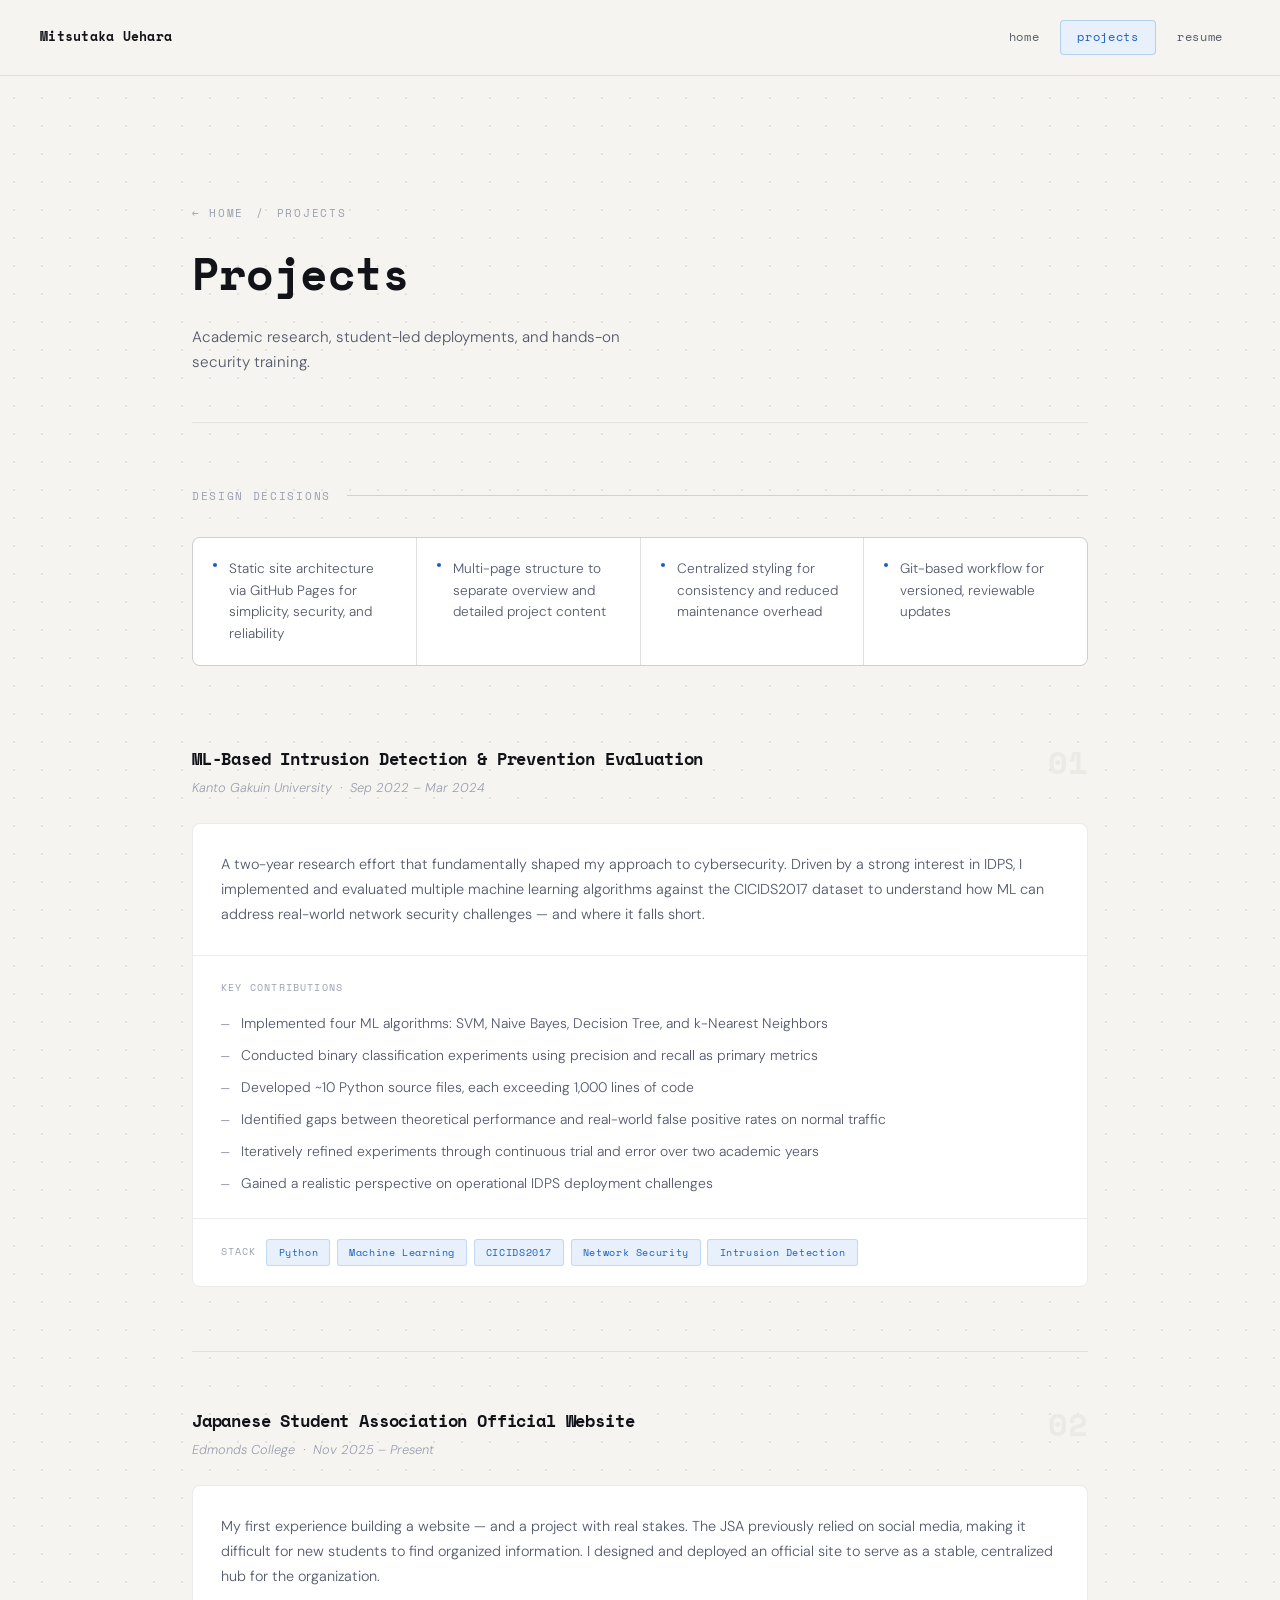
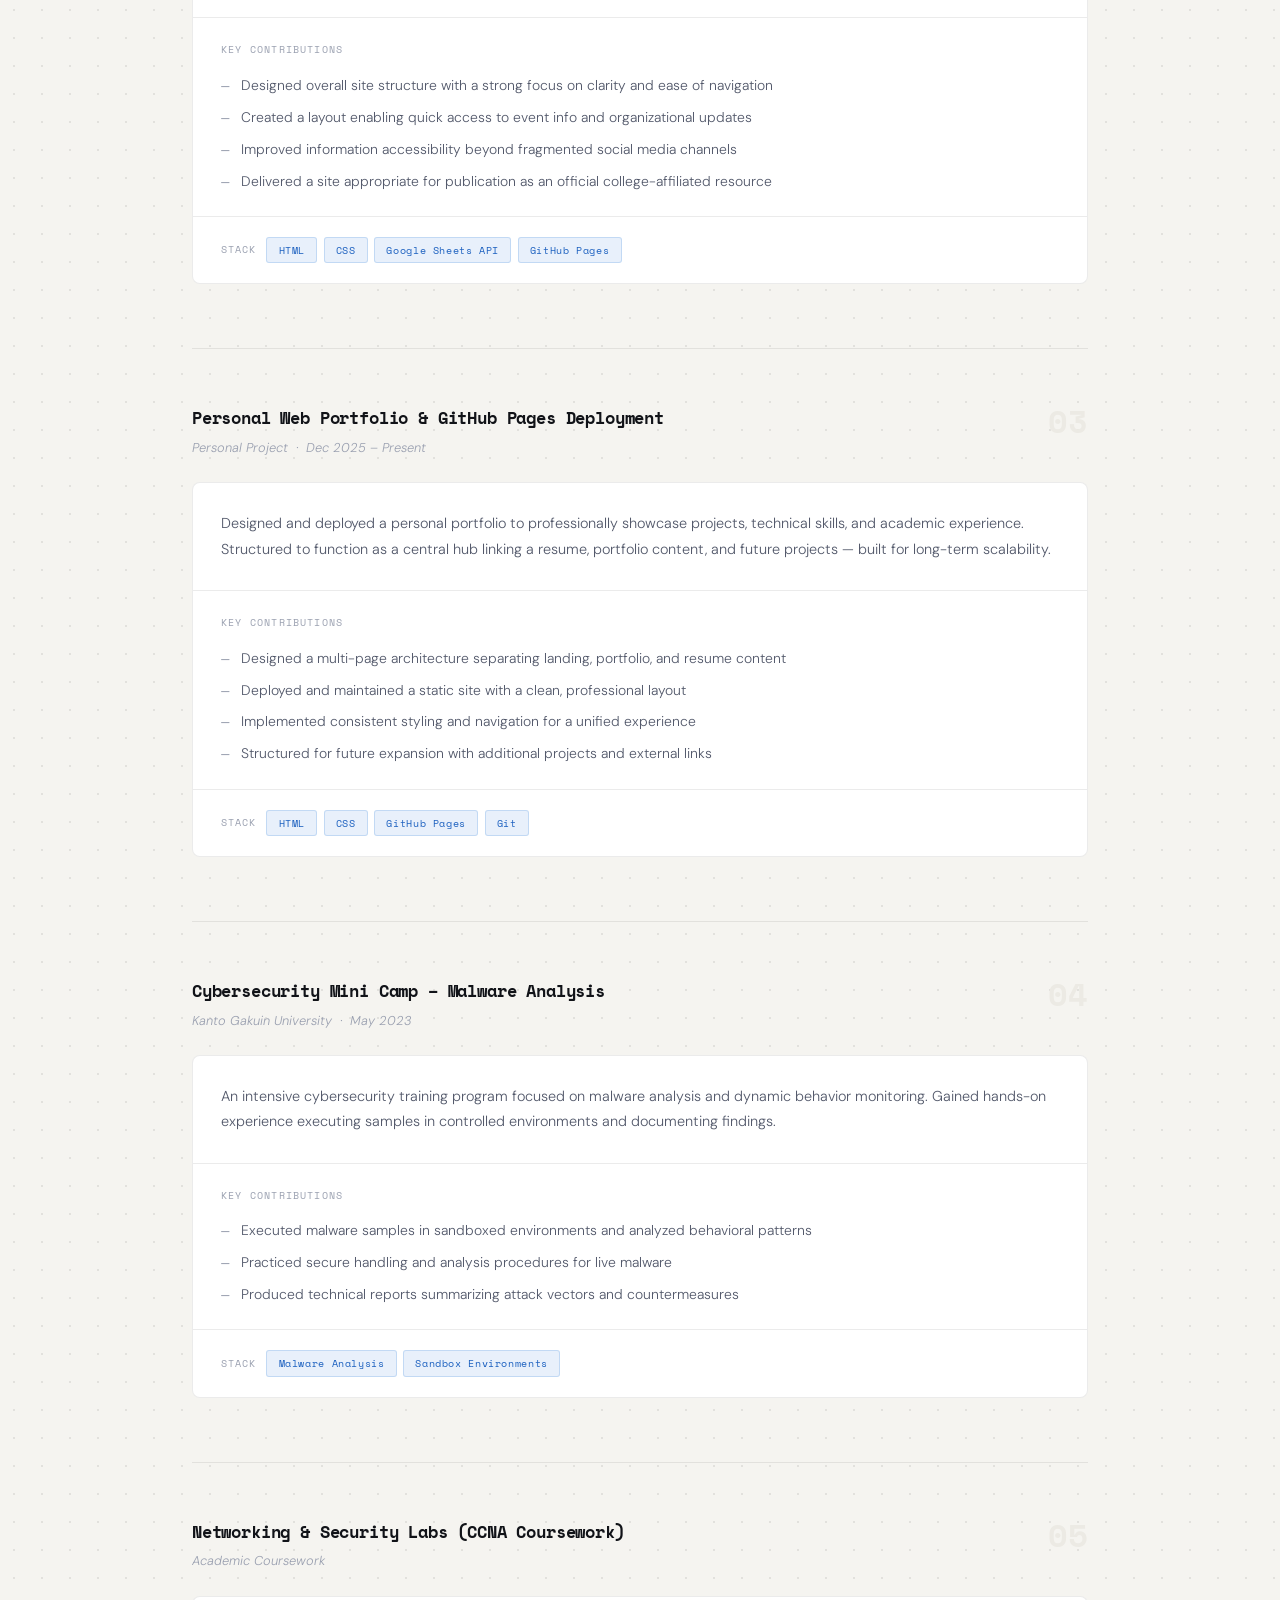
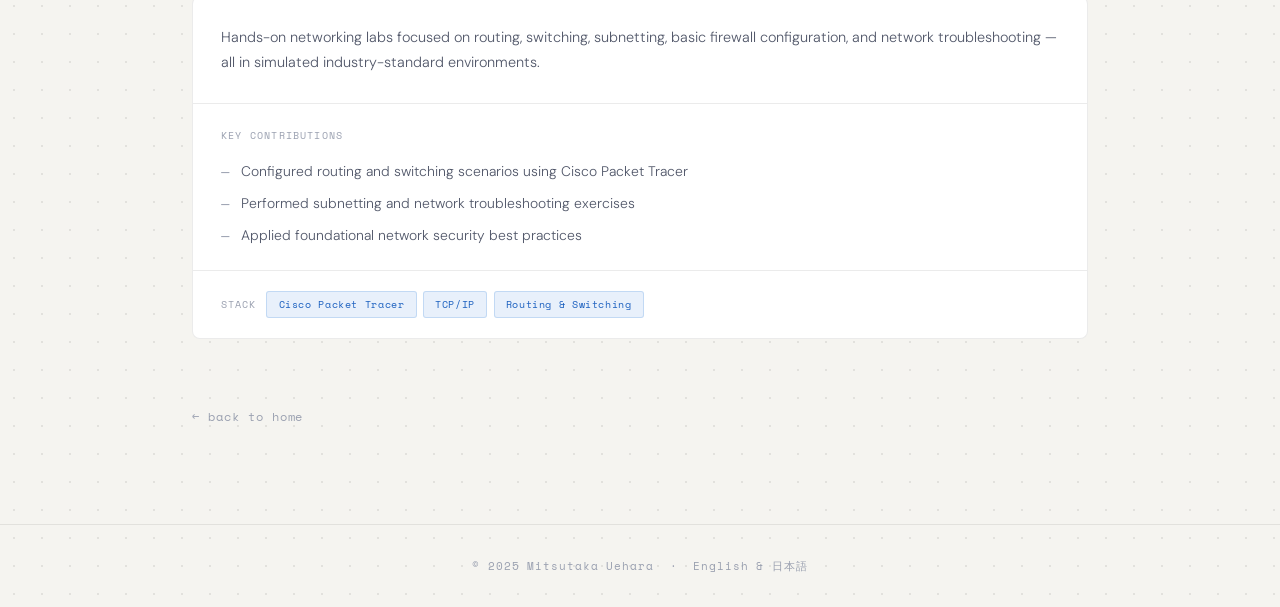
==== portfolio/index.html @ 661fec34 "Add initial portfolio HTML structure This file contains the complete HTML structure for a personal p" ====
<!DOCTYPE html>
<html lang="en">
<head>
  <meta charset="UTF-8" />
  <meta name="viewport" content="width=device-width, initial-scale=1.0" />
  <title>Projects | Mitsutaka Uehara</title>
  <link rel="stylesheet" href="../style.css">
  <style>
    .page-header {
      padding: 4rem 0 3rem;
      border-bottom: 1px solid var(--border);
      margin-bottom: 4rem;
    }
    .page-header-eyebrow {
      font-family: var(--font-mono);
      font-size: 0.7rem;
      color: var(--text-3);
      letter-spacing: 0.15em;
      text-transform: uppercase;
      margin-bottom: 1rem;
      display: flex;
      align-items: center;
      gap: 0.75rem;
    }
    .page-header-eyebrow a { color: var(--text-3); text-decoration: none; transition: color 0.2s; }
    .page-header-eyebrow a:hover { color: var(--blue); }
    .page-header h1 {
      font-family: var(--font-mono);
      font-size: clamp(1.8rem, 4vw, 2.8rem);
      font-weight: 700;
      color: var(--text);
      letter-spacing: -0.02em;
      margin-bottom: 1rem;
    }
    .page-header p { font-size: 0.95rem; color: var(--text-2); font-weight: 300; max-width: 480px; }

    .decisions-section { margin-bottom: 5rem; }
    .decisions-list {
      display: grid;
      grid-template-columns: repeat(auto-fit, minmax(200px, 1fr));
      gap: 1px;
      background: var(--border);
      border: 1px solid var(--border);
      border-radius: 8px;
      overflow: hidden;
    }
    .decision-item {
      background: var(--white);
      padding: 1.25rem 1.5rem 1.25rem 2.25rem;
      font-size: 0.85rem;
      color: var(--text-2);
      font-weight: 300;
      line-height: 1.6;
      position: relative;
    }
    .decision-item::before {
      content: '';
      position: absolute;
      left: 1.25rem; top: 1.55rem;
      width: 4px; height: 4px;
      border-radius: 50%;
      background: var(--blue);
    }

    .project-entry { margin-bottom: 4rem; scroll-margin-top: 80px; }
    .proj-entry-header {
      display: grid;
      grid-template-columns: 1fr auto;
      align-items: start;
      gap: 1rem;
      margin-bottom: 1.5rem;
    }
    .proj-entry-title {
      font-family: var(--font-mono);
      font-size: 1.05rem;
      font-weight: 700;
      color: var(--text);
      margin-bottom: 0.35rem;
      letter-spacing: -0.01em;
    }
    .proj-entry-meta { font-size: 0.8rem; color: var(--text-3); font-weight: 300; font-style: italic; }
    .proj-entry-num {
      font-family: var(--font-mono);
      font-size: 2rem;
      font-weight: 700;
      color: var(--bg-2);
      line-height: 1;
      user-select: none;
    }
    .proj-entry-body {
      background: var(--white);
      border: 1px solid var(--border);
      border-radius: 8px;
      overflow: hidden;
    }
    .proj-entry-intro {
      padding: 1.75rem;
      border-bottom: 1px solid var(--border);
    }
    .proj-entry-intro p { font-size: 0.9rem; color: var(--text-2); font-weight: 300; line-height: 1.75; }
    .proj-highlights {
      padding: 1.5rem 1.75rem;
      border-bottom: 1px solid var(--border);
    }
    .proj-highlights-label {
      font-family: var(--font-mono);
      font-size: 0.62rem;
      color: var(--text-3);
      letter-spacing: 0.12em;
      text-transform: uppercase;
      margin-bottom: 1rem;
    }
    .highlights-list { list-style: none; display: flex; flex-direction: column; gap: 0.6rem; }
    .highlights-list li {
      font-size: 0.87rem;
      color: var(--text-2);
      font-weight: 300;
      line-height: 1.6;
      padding-left: 1.25rem;
      position: relative;
    }
    .highlights-list li::before {
      content: '—';
      position: absolute;
      left: 0;
      color: var(--text-3);
      font-family: var(--font-mono);
    }
    .proj-footer {
      padding: 1.25rem 1.75rem;
      display: flex;
      align-items: center;
      flex-wrap: wrap;
      gap: 0.75rem;
    }
    .proj-footer-label {
      font-family: var(--font-mono);
      font-size: 0.62rem;
      color: var(--text-3);
      letter-spacing: 0.1em;
      text-transform: uppercase;
      margin-right: 0.25rem;
    }
    .proj-footer-tech { display: flex; flex-wrap: wrap; gap: 0.4rem; align-items: center; }
    .divider { border: none; border-top: 1px solid var(--border); margin: 3.5rem 0; }
    .back-link {
      font-family: var(--font-mono);
      font-size: 0.75rem;
      color: var(--text-3);
      text-decoration: none;
      letter-spacing: 0.08em;
      transition: color 0.2s;
    }
    .back-link:hover { color: var(--blue); }

    @media (max-width: 640px) {
      header { padding: 1.25rem; }
      main { padding: 3rem 1.25rem 5rem; }
      .proj-entry-header { grid-template-columns: 1fr; }
      .proj-entry-num { display: none; }
    }
  </style>
</head>
<body>

<header>
  <div class="header-logo">Mitsutaka Uehara</div>
  <nav>
    <a href="../index.html">home</a>
    <a href="./index.html" class="active">projects</a>
    <a href="../Mitsutaka_Uehara_resume.pdf" target="_blank">resume</a>
  </nav>
</header>

<main>

  <div class="page-header">
    <div class="page-header-eyebrow">
      <a href="../index.html">← home</a>
      <span>/</span>
      <span>projects</span>
    </div>
    <h1>Projects</h1>
    <p>Academic research, student-led deployments, and hands-on security training.</p>
  </div>

  <section class="decisions-section">
    <div class="section-header"><h2>Design Decisions</h2></div>
    <div class="decisions-list">
      <div class="decision-item">Static site architecture via GitHub Pages for simplicity, security, and reliability</div>
      <div class="decision-item">Multi-page structure to separate overview and detailed project content</div>
      <div class="decision-item">Centralized styling for consistency and reduced maintenance overhead</div>
      <div class="decision-item">Git-based workflow for versioned, reviewable updates</div>
    </div>
  </section>

  <article class="project-entry" id="idps">
    <div class="proj-entry-header">
      <div>
        <div class="proj-entry-title">ML-Based Intrusion Detection & Prevention Evaluation</div>
        <div class="proj-entry-meta">Kanto Gakuin University &nbsp;·&nbsp; Sep 2022 – Mar 2024</div>
      </div>
      <div class="proj-entry-num">01</div>
    </div>
    <div class="proj-entry-body">
      <div class="proj-entry-intro">
        <p>A two-year research effort that fundamentally shaped my approach to cybersecurity. Driven by a strong interest in IDPS, I implemented and evaluated multiple machine learning algorithms against the CICIDS2017 dataset to understand how ML can address real-world network security challenges — and where it falls short.</p>
      </div>
      <div class="proj-highlights">
        <div class="proj-highlights-label">Key Contributions</div>
        <ul class="highlights-list">
          <li>Implemented four ML algorithms: SVM, Naive Bayes, Decision Tree, and k-Nearest Neighbors</li>
          <li>Conducted binary classification experiments using precision and recall as primary metrics</li>
          <li>Developed ~10 Python source files, each exceeding 1,000 lines of code</li>
          <li>Identified gaps between theoretical performance and real-world false positive rates on normal traffic</li>
          <li>Iteratively refined experiments through continuous trial and error over two academic years</li>
          <li>Gained a realistic perspective on operational IDPS deployment challenges</li>
        </ul>
      </div>
      <div class="proj-footer">
        <div class="proj-footer-tech">
          <span class="proj-footer-label">Stack</span>
          <span class="tag">Python</span>
          <span class="tag">Machine Learning</span>
          <span class="tag">CICIDS2017</span>
          <span class="tag">Network Security</span>
          <span class="tag">Intrusion Detection</span>
        </div>
      </div>
    </div>
  </article>

  <hr class="divider">

  <article class="project-entry" id="jsa">
    <div class="proj-entry-header">
      <div>
        <div class="proj-entry-title">Japanese Student Association Official Website</div>
        <div class="proj-entry-meta">Edmonds College &nbsp;·&nbsp; Nov 2025 – Present</div>
      </div>
      <div class="proj-entry-num">02</div>
    </div>
    <div class="proj-entry-body">
      <div class="proj-entry-intro">
        <p>My first experience building a website — and a project with real stakes. The JSA previously relied on social media, making it difficult for new students to find organized information. I designed and deployed an official site to serve as a stable, centralized hub for the organization.</p>
      </div>
      <div class="proj-highlights">
        <div class="proj-highlights-label">Key Contributions</div>
        <ul class="highlights-list">
          <li>Designed overall site structure with a strong focus on clarity and ease of navigation</li>
          <li>Created a layout enabling quick access to event info and organizational updates</li>
          <li>Improved information accessibility beyond fragmented social media channels</li>
          <li>Delivered a site appropriate for publication as an official college-affiliated resource</li>
        </ul>
      </div>
      <div class="proj-footer">
        <div class="proj-footer-tech">
          <span class="proj-footer-label">Stack</span>
          <span class="tag">HTML</span>
          <span class="tag">CSS</span>
          <span class="tag">Google Sheets API</span>
          <span class="tag">GitHub Pages</span>
        </div>
      </div>
    </div>
  </article>

  <hr class="divider">

  <article class="project-entry" id="portfolio">
    <div class="proj-entry-header">
      <div>
        <div class="proj-entry-title">Personal Web Portfolio & GitHub Pages Deployment</div>
        <div class="proj-entry-meta">Personal Project &nbsp;·&nbsp; Dec 2025 – Present</div>
      </div>
      <div class="proj-entry-num">03</div>
    </div>
    <div class="proj-entry-body">
      <div class="proj-entry-intro">
        <p>Designed and deployed a personal portfolio to professionally showcase projects, technical skills, and academic experience. Structured to function as a central hub linking a resume, portfolio content, and future projects — built for long-term scalability.</p>
      </div>
      <div class="proj-highlights">
        <div class="proj-highlights-label">Key Contributions</div>
        <ul class="highlights-list">
          <li>Designed a multi-page architecture separating landing, portfolio, and resume content</li>
          <li>Deployed and maintained a static site with a clean, professional layout</li>
          <li>Implemented consistent styling and navigation for a unified experience</li>
          <li>Structured for future expansion with additional projects and external links</li>
        </ul>
      </div>
      <div class="proj-footer">
        <div class="proj-footer-tech">
          <span class="proj-footer-label">Stack</span>
          <span class="tag">HTML</span>
          <span class="tag">CSS</span>
          <span class="tag">GitHub Pages</span>
          <span class="tag">Git</span>
        </div>
      </div>
    </div>
  </article>

  <hr class="divider">

  <article class="project-entry" id="malware">
    <div class="proj-entry-header">
      <div>
        <div class="proj-entry-title">Cybersecurity Mini Camp – Malware Analysis</div>
        <div class="proj-entry-meta">Kanto Gakuin University &nbsp;·&nbsp; May 2023</div>
      </div>
      <div class="proj-entry-num">04</div>
    </div>
    <div class="proj-entry-body">
      <div class="proj-entry-intro">
        <p>An intensive cybersecurity training program focused on malware analysis and dynamic behavior monitoring. Gained hands-on experience executing samples in controlled environments and documenting findings.</p>
      </div>
      <div class="proj-highlights">
        <div class="proj-highlights-label">Key Contributions</div>
        <ul class="highlights-list">
          <li>Executed malware samples in sandboxed environments and analyzed behavioral patterns</li>
          <li>Practiced secure handling and analysis procedures for live malware</li>
          <li>Produced technical reports summarizing attack vectors and countermeasures</li>
        </ul>
      </div>
      <div class="proj-footer">
        <div class="proj-footer-tech">
          <span class="proj-footer-label">Stack</span>
          <span class="tag">Malware Analysis</span>
          <span class="tag">Sandbox Environments</span>
        </div>
      </div>
    </div>
  </article>

  <hr class="divider">

  <article class="project-entry" id="ccna">
    <div class="proj-entry-header">
      <div>
        <div class="proj-entry-title">Networking & Security Labs (CCNA Coursework)</div>
        <div class="proj-entry-meta">Academic Coursework</div>
      </div>
      <div class="proj-entry-num">05</div>
    </div>
    <div class="proj-entry-body">
      <div class="proj-entry-intro">
        <p>Hands-on networking labs focused on routing, switching, subnetting, basic firewall configuration, and network troubleshooting — all in simulated industry-standard environments.</p>
      </div>
      <div class="proj-highlights">
        <div class="proj-highlights-label">Key Contributions</div>
        <ul class="highlights-list">
          <li>Configured routing and switching scenarios using Cisco Packet Tracer</li>
          <li>Performed subnetting and network troubleshooting exercises</li>
          <li>Applied foundational network security best practices</li>
        </ul>
      </div>
      <div class="proj-footer">
        <div class="proj-footer-tech">
          <span class="proj-footer-label">Stack</span>
          <span class="tag">Cisco Packet Tracer</span>
          <span class="tag">TCP/IP</span>
          <span class="tag">Routing & Switching</span>
        </div>
      </div>
    </div>
  </article>

  <div style="margin-top: 4rem;">
    <a class="back-link" href="../index.html">← back to home</a>
  </div>

</main>

<footer>
  <p>© 2025 Mitsutaka Uehara &nbsp;·&nbsp; English &amp; 日本語</p>
</footer>

</body>
</html>
---- style.css ----
@import url('https://fonts.googleapis.com/css2?family=Space+Mono:ital,wght@0,400;0,700;1,400&family=DM+Sans:ital,opsz,wght@0,9..40,300;0,9..40,400;0,9..40,500;1,9..40,300&display=swap');

*, *::before, *::after {
  box-sizing: border-box;
  margin: 0;
  padding: 0;
}

:root {
  --white:   #FFFFFF;
  --bg:      #F5F4F0;
  --bg-2:    #ECEAE4;
  --blue:    #1A5FBF;
  --blue-2:  #1A6FD4;
  --blue-light: #E8F0FB;
  --text:    #111318;
  --text-2:  #52586A;
  --text-3:  #9AA0B0;
  --border:  rgba(0,0,0,0.08);
  --border-2:rgba(0,0,0,0.14);
  --font-mono: 'Space Mono', monospace;
  --font-body: 'DM Sans', sans-serif;
}

html { scroll-behavior: smooth; }

body {
  font-family: var(--font-body);
  background-color: var(--bg);
  background-image: radial-gradient(circle, rgba(0,0,0,0.08) 1px, transparent 1px);
  background-size: 28px 28px;
  color: var(--text);
  line-height: 1.6;
  min-height: 100vh;
  overflow-x: hidden;
}


header {
  position: sticky;
  top: 0;
  z-index: 10;
  padding: 1.25rem 2.5rem;
  display: flex;
  align-items: center;
  justify-content: space-between;
  border-bottom: 1px solid var(--border);
  background: rgba(245,244,240,0.88);
  backdrop-filter: blur(14px);
  -webkit-backdrop-filter: blur(14px);
}

.header-logo {
  font-family: var(--font-mono);
  font-size: 0.8rem;
  font-weight: 700;
  color: var(--text);
  letter-spacing: 0.02em;
}

nav { display: flex; gap: 0.25rem; }

nav a {
  font-family: var(--font-mono);
  font-size: 0.72rem;
  color: var(--text-2);
  text-decoration: none;
  padding: 0.45rem 1rem;
  border-radius: 4px;
  border: 1px solid transparent;
  letter-spacing: 0.06em;
  transition: all 0.2s;
}

nav a:hover {
  color: var(--text);
  border-color: var(--border-2);
  background: rgba(0,0,0,0.04);
}

nav a.active {
  color: var(--blue);
  border-color: rgba(26,111,212,0.25);
  background: var(--blue-light);
}

main {
  position: relative;
  z-index: 1;
  max-width: 960px;
  margin: 0 auto;
  padding: 4rem 2rem 6rem;
}

.section-header {
  display: flex;
  align-items: center;
  gap: 1rem;
  margin-bottom: 2rem;
}

.section-header h2 {
  font-family: var(--font-mono);
  font-size: 0.7rem;
  font-weight: 400;
  color: var(--text-3);
  letter-spacing: 0.15em;
  text-transform: uppercase;
  white-space: nowrap;
}

.section-header::after {
  content: '';
  flex: 1;
  height: 1px;
  background: var(--border-2);
}

.card {
  background: var(--white);
  border: 1px solid var(--border);
  border-radius: 8px;
  padding: 1.75rem;
  transition: border-color 0.25s, box-shadow 0.25s;
}

.card:hover {
  border-color: var(--border-2);
  box-shadow: 0 2px 12px rgba(0,0,0,0.06);
}

.tag {
  font-family: var(--font-mono);
  font-size: 0.65rem;
  letter-spacing: 0.06em;
  padding: 0.25rem 0.7rem;
  border-radius: 3px;
  background: var(--blue-light);
  border: 1px solid rgba(26,111,212,0.18);
  color: var(--blue);
}

a { color: var(--blue-2); text-decoration: none; transition: color 0.2s; }
a:hover { color: var(--blue); }

footer {
  position: relative;
  z-index: 1;
  text-align: center;
  padding: 2rem;
  border-top: 1px solid var(--border);
  font-family: var(--font-mono);
  font-size: 0.7rem;
  color: var(--text-3);
  letter-spacing: 0.08em;
}
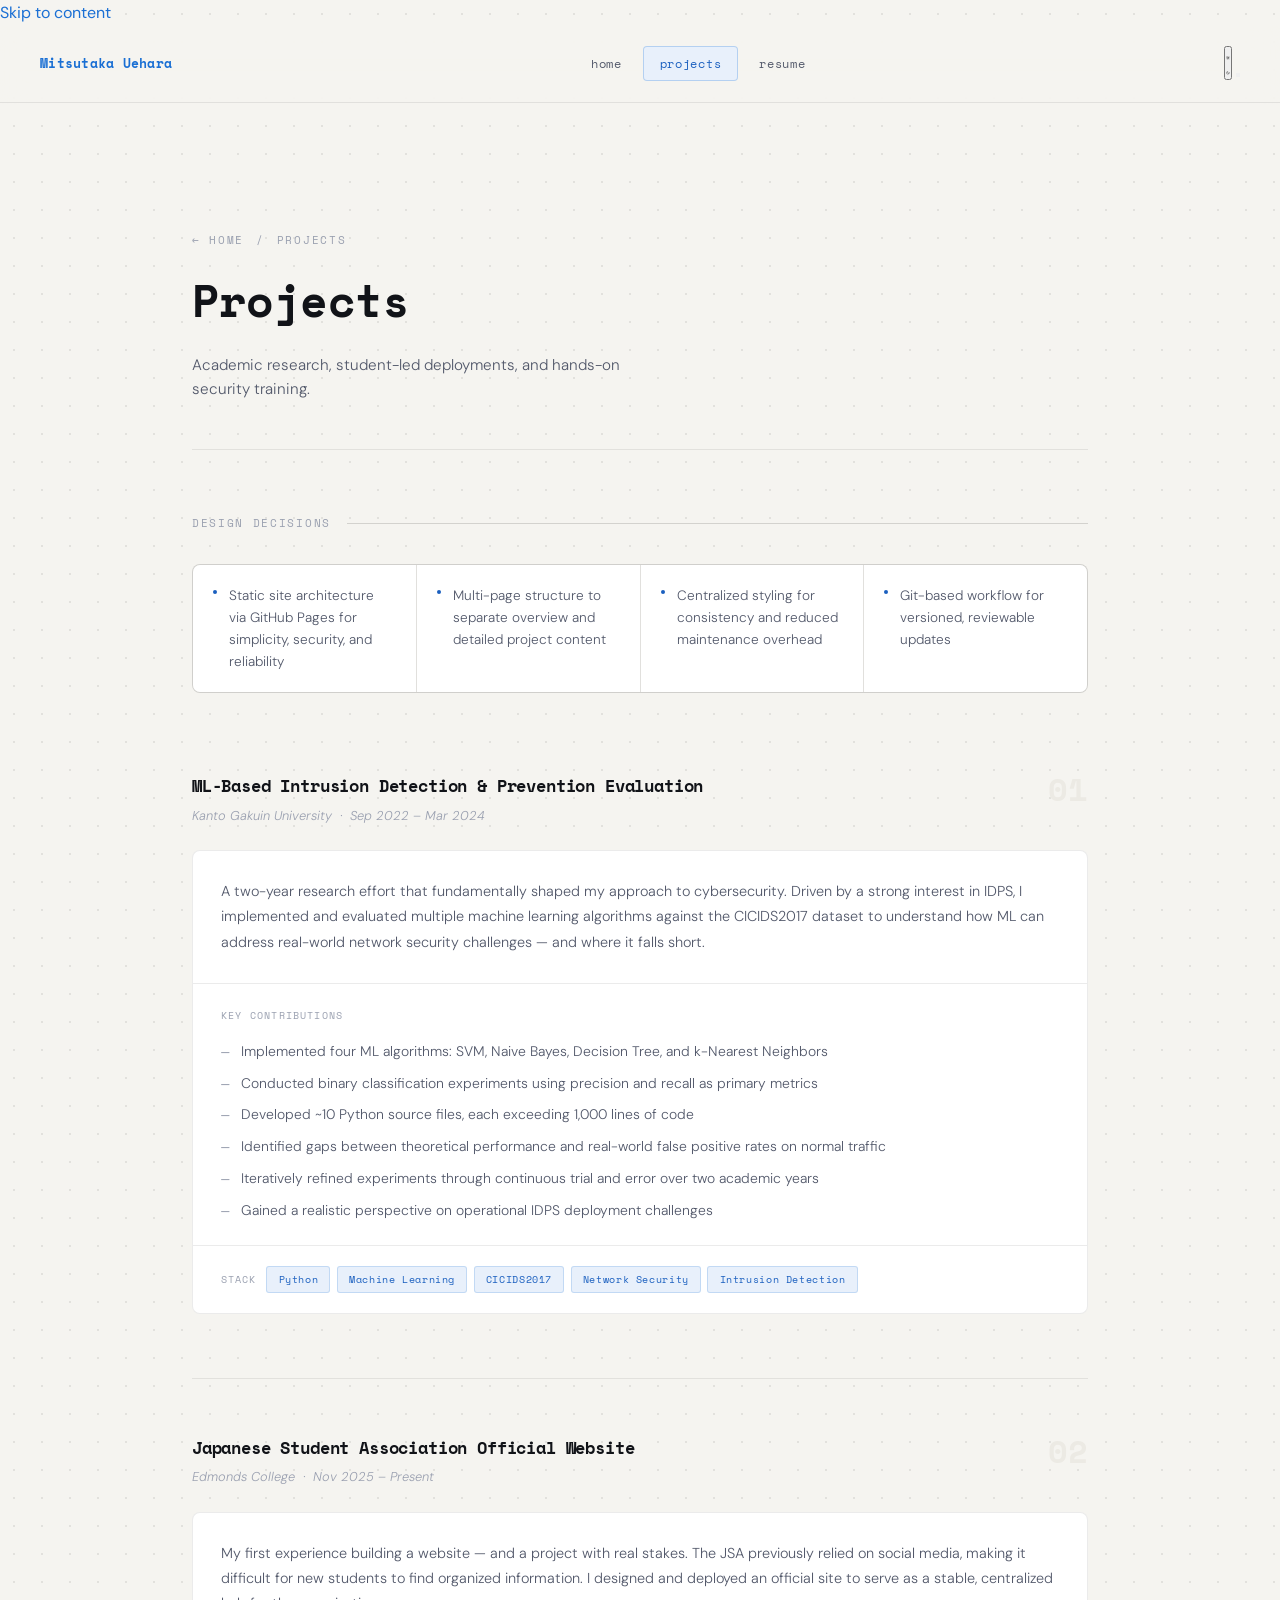
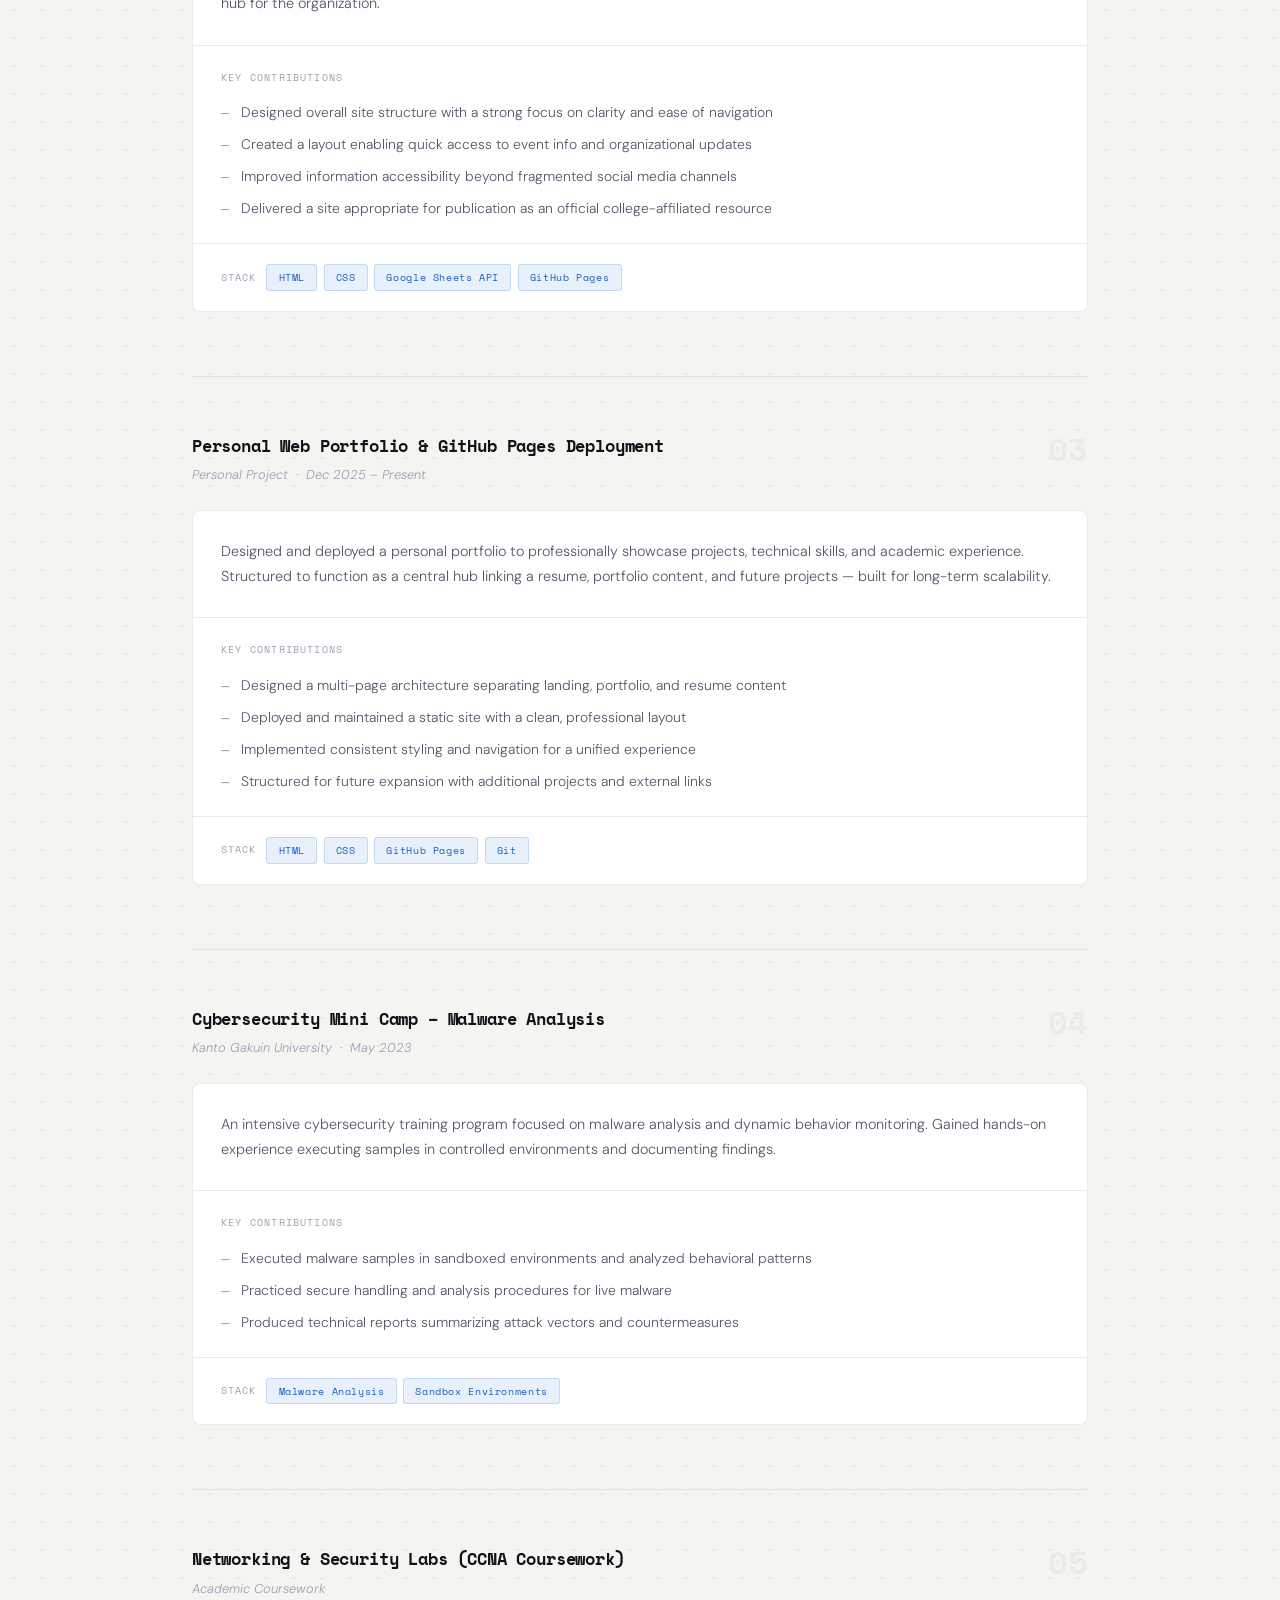
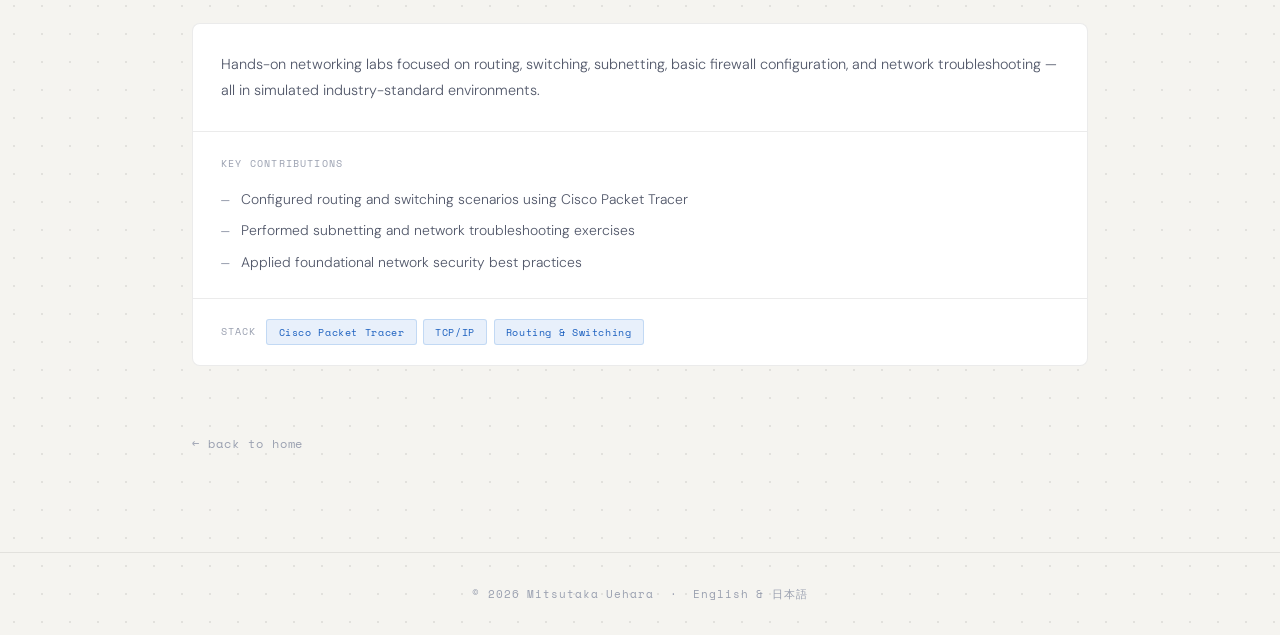
==== commit 0dbd45c5: "Enhance index.html with meta tags and links Added meta tags for description, theme color, and Open G" ====
--- a/portfolio/index.html
+++ b/portfolio/index.html
@@ -4,7 +4,13 @@
   <meta charset="UTF-8" />
   <meta name="viewport" content="width=device-width, initial-scale=1.0" />
   <title>Projects | Mitsutaka Uehara</title>
-  <link rel="stylesheet" href="../style.css">
+  <meta name="description" content="Academic research, student-led deployments, and hands-on security training by Mitsutaka Uehara." />
+  <meta name="theme-color" content="#1A5FBF" />
+  <meta property="og:type" content="website" />
+  <meta property="og:title" content="Projects | Mitsutaka Uehara" />
+  <meta property="og:description" content="Academic research, student-led deployments, and hands-on security training." />
+  <link rel="icon" type="image/svg+xml" href="data:image/svg+xml,%3Csvg xmlns='http://www.w3.org/2000/svg' viewBox='0 0 100 100'%3E%3Crect width='100' height='100' rx='22' fill='%231A5FBF'/%3E%3Ctext x='50' y='69' font-family='monospace' font-size='56' font-weight='700' fill='white' text-anchor='middle'%3EM%3C/text%3E%3C/svg%3E" />
+  <link rel="stylesheet" href="/style.css">
   <style>
     .page-header {
       padding: 4rem 0 3rem;
@@ -62,7 +68,7 @@
       background: var(--blue);
     }
 
-    .project-entry { margin-bottom: 4rem; scroll-margin-top: 80px; }
+    .project-entry { margin-bottom: 4rem; scroll-margin-top: 90px; }
     .proj-entry-header {
       display: grid;
       grid-template-columns: 1fr auto;
@@ -154,8 +160,6 @@
     .back-link:hover { color: var(--blue); }
 
     @media (max-width: 640px) {
-      header { padding: 1.25rem; }
-      main { padding: 3rem 1.25rem 5rem; }
       .proj-entry-header { grid-template-columns: 1fr; }
       .proj-entry-num { display: none; }
     }
@@ -163,20 +167,31 @@
 </head>
 <body>
 
+<a class="skip-link" href="#main-content">Skip to content</a>
+
 <header>
-  <div class="header-logo">Mitsutaka Uehara</div>
-  <nav>
-    <a href="../index.html">home</a>
-    <a href="./index.html" class="active">projects</a>
-    <a href="../Mitsutaka_Uehara_resume.pdf" target="_blank">resume</a>
+  <div class="header-logo"><a href="/">Mitsutaka Uehara</a></div>
+  <nav id="site-nav" class="nav-links">
+    <a href="/">home</a>
+    <a href="/portfolio/" class="active" aria-current="page">projects</a>
+    <a href="/Mitsutaka_Uehara_resume.pdf" target="_blank" rel="noopener">resume</a>
   </nav>
+  <div class="header-actions">
+    <button id="theme-toggle" class="icon-btn" type="button" aria-pressed="false" aria-label="Toggle dark mode">
+      <svg class="icon-sun" viewBox="0 0 24 24" fill="none" stroke="currentColor" stroke-width="2" stroke-linecap="round"><circle cx="12" cy="12" r="4"/><path d="M12 2v2M12 20v2M4.9 4.9l1.4 1.4M17.7 17.7l1.4 1.4M2 12h2M20 12h2M4.9 19.1l1.4-1.4M17.7 6.3l1.4-1.4"/></svg>
+      <svg class="icon-moon" viewBox="0 0 24 24" fill="none" stroke="currentColor" stroke-width="2" stroke-linecap="round" stroke-linejoin="round"><path d="M21 12.79A9 9 0 1 1 11.21 3 7 7 0 0 0 21 12.79z"/></svg>
+    </button>
+    <button id="nav-toggle" class="icon-btn nav-toggle" type="button" aria-expanded="false" aria-controls="site-nav" aria-label="Toggle menu">
+      <span></span><span></span><span></span>
+    </button>
+  </div>
 </header>
 
-<main>
+<main id="main-content">
 
   <div class="page-header">
     <div class="page-header-eyebrow">
-      <a href="../index.html">← home</a>
+      <a href="/">← home</a>
       <span>/</span>
       <span>projects</span>
     </div>
@@ -184,7 +199,7 @@
     <p>Academic research, student-led deployments, and hands-on security training.</p>
   </div>
 
-  <section class="decisions-section">
+  <section class="decisions-section" data-reveal>
     <div class="section-header"><h2>Design Decisions</h2></div>
     <div class="decisions-list">
       <div class="decision-item">Static site architecture via GitHub Pages for simplicity, security, and reliability</div>
@@ -194,7 +209,7 @@
     </div>
   </section>
 
-  <article class="project-entry" id="idps">
+  <article class="project-entry" id="idps" data-reveal>
     <div class="proj-entry-header">
       <div>
         <div class="proj-entry-title">ML-Based Intrusion Detection & Prevention Evaluation</div>
@@ -232,7 +247,7 @@
 
   <hr class="divider">
 
-  <article class="project-entry" id="jsa">
+  <article class="project-entry" id="jsa" data-reveal>
     <div class="proj-entry-header">
       <div>
         <div class="proj-entry-title">Japanese Student Association Official Website</div>
@@ -267,7 +282,7 @@
 
   <hr class="divider">
 
-  <article class="project-entry" id="portfolio">
+  <article class="project-entry" id="portfolio" data-reveal>
     <div class="proj-entry-header">
       <div>
         <div class="proj-entry-title">Personal Web Portfolio & GitHub Pages Deployment</div>
@@ -302,7 +317,7 @@
 
   <hr class="divider">
 
-  <article class="project-entry" id="malware">
+  <article class="project-entry" id="malware" data-reveal>
     <div class="proj-entry-header">
       <div>
         <div class="proj-entry-title">Cybersecurity Mini Camp – Malware Analysis</div>
@@ -334,7 +349,7 @@
 
   <hr class="divider">
 
-  <article class="project-entry" id="ccna">
+  <article class="project-entry" id="ccna" data-reveal>
     <div class="proj-entry-header">
       <div>
         <div class="proj-entry-title">Networking & Security Labs (CCNA Coursework)</div>
@@ -366,14 +381,15 @@
   </article>
 
   <div style="margin-top: 4rem;">
-    <a class="back-link" href="../index.html">← back to home</a>
+    <a class="back-link" href="/">← back to home</a>
   </div>
 
 </main>
 
 <footer>
-  <p>© 2025 Mitsutaka Uehara &nbsp;·&nbsp; English &amp; 日本語</p>
+  <p>© <span class="current-year">2026</span> Mitsutaka Uehara &nbsp;·&nbsp; English &amp; 日本語</p>
 </footer>
 
+<script src="/script.js"></script>
 </body>
 </html>
